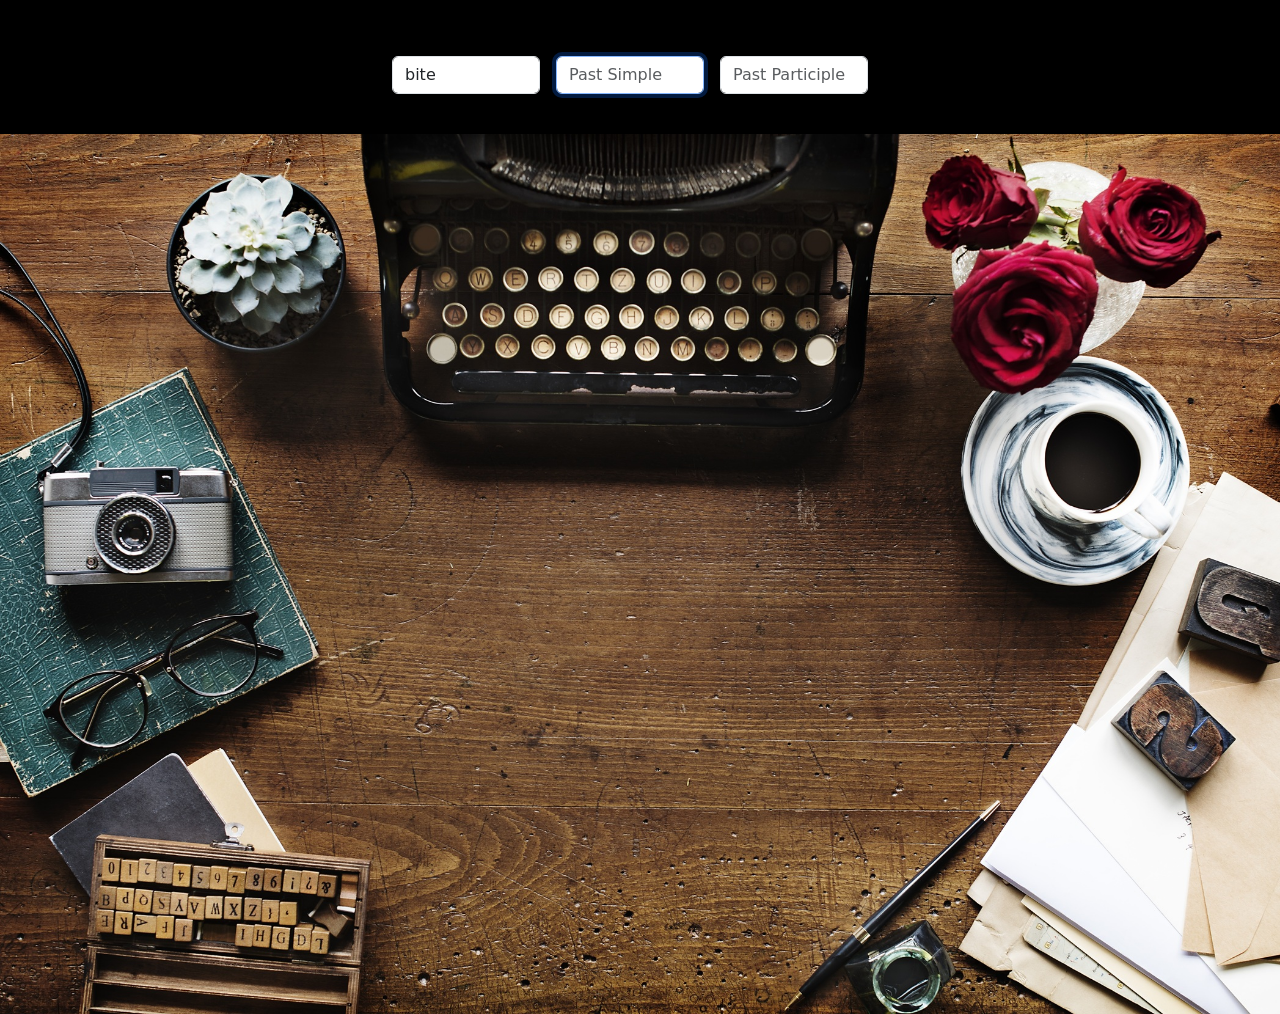
==== english.html @ dc88dd02 "first commit" ====
<!DOCTYPE html>
<html lang="en">

<meta charset="UTF-8">
<meta http-equiv="X-UA-Compatible" content="IE=edge">
<meta name="viewport" content="width=device-width, initial-scale=1.0">
<title>Document</title>
<link href="https://cdn.jsdelivr.net/npm/bootstrap@5.0.2/dist/css/bootstrap.min.css" rel="stylesheet"
    integrity="sha384-EVSTQN3/azprG1Anm3QDgpJLIm9Nao0Yz1ztcQTwFspd3yD65VohhpuuCOmLASjC" crossorigin="anonymous">
<link rel="stylesheet" href="css/style.css">
</head>

<body>



    <div class="row g-3" id="main">

        <div class="col-sm-4">
            <input id="input1" type="text" class="form-control" placeholder="" aria-label="Infinitive">
        </div>
        <div class="col-sm-4">
            <input id="input2" type="text" class="form-control" placeholder="Past Simple" aria-label="Past Simple">
        </div>
        <div class="col-sm-4">
            <input id="input3" type="text" class="form-control" placeholder="Past Participle"
                aria-label="Past Participle" onfocus="ClickFunction(this)">
        </div>
    </div>


    <div class="wrapper"> <img src="css/engl.jpg" class="img-fluid" alt="kep"> </div>

    <script src="https://code.jquery.com/jquery-3.3.1.slim.min.js"
        integrity="sha384-q8i/X+965DzO0rT7abK41JStQIAqVgRVzpbzo5smXKp4YfRvH+8abtTE1Pi6jizo"
        crossorigin="anonymous"></script>
    <script src="https://cdn.jsdelivr.net/npm/popper.js@1.14.7/dist/umd/popper.min.js"
        integrity="sha384-UO2eT0CpHqdSJQ6hJty5KVphtPhzWj9WO1clHTMGa3JDZwrnQq4sF86dIHNDz0W1"
        crossorigin="anonymous"></script>
    <script src="https://cdn.jsdelivr.net/npm/bootstrap@4.3.1/dist/js/bootstrap.min.js"
        integrity="sha384-JjSmVgyd0p3pXB1rRibZUAYoIIy6OrQ6VrjIEaFf/nJGzIxFDsf4x0xIM+B07jRM"
        crossorigin="anonymous"></script>
    <script src="main.js"></script>
</body>

</html>
---- css/style.css ----
#main {
    margin: 40px 30%;
    padding-right: 20px
}

 body {
    background-color: black;
}
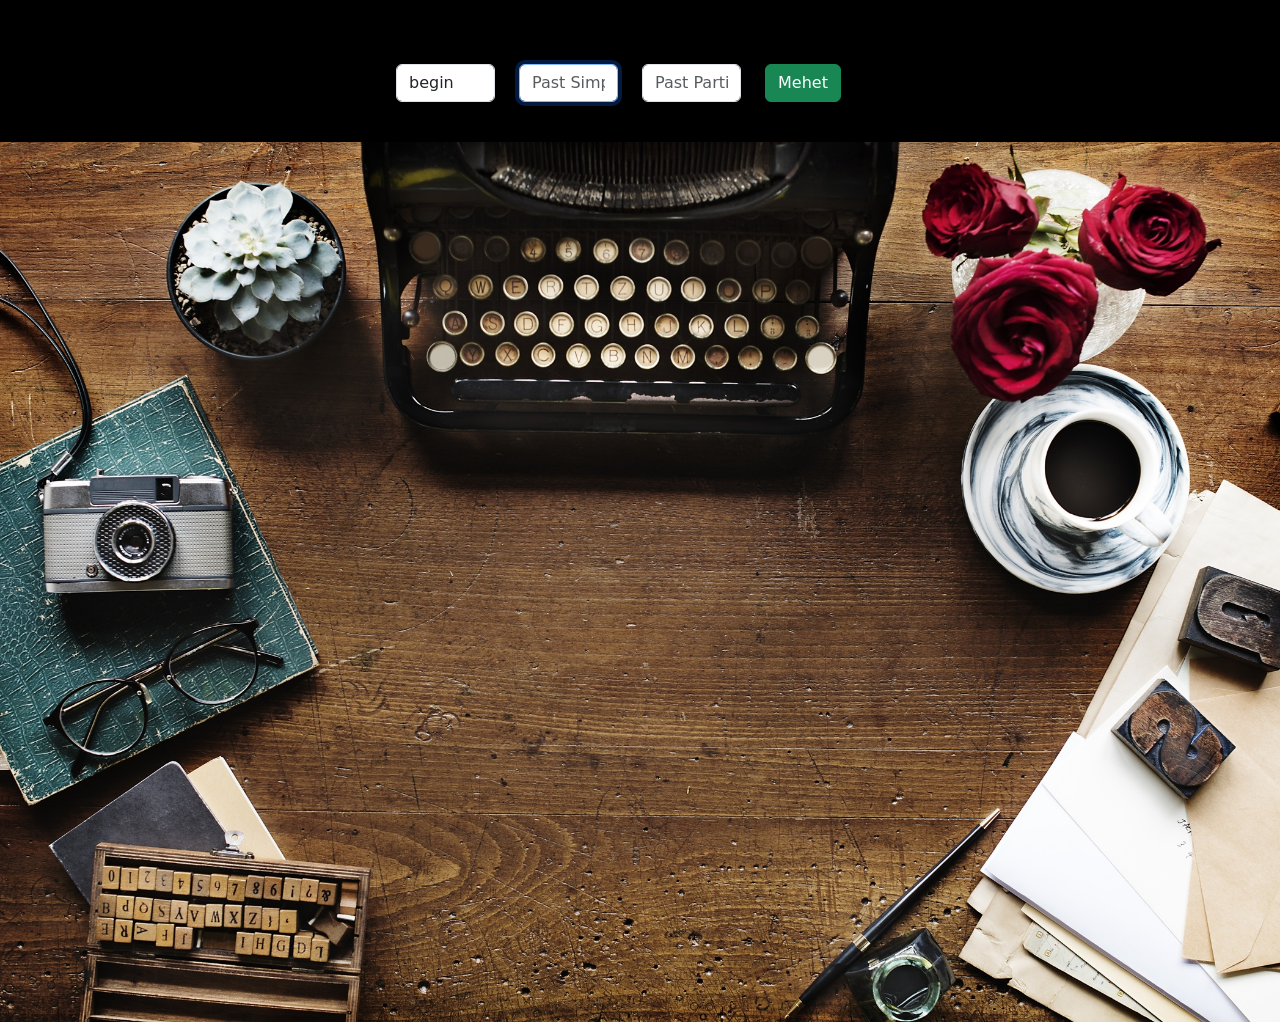
==== commit f0a83600: "first right solution" ====
--- a/english.html
+++ b/english.html
@@ -14,17 +14,20 @@
 
 
 
-    <div class="row g-3" id="main">
+    <div class="row g-4" id="main">
 
-        <div class="col-sm-4">
+        <div class="col-sm-3">
             <input id="input1" type="text" class="form-control" placeholder="" aria-label="Infinitive">
         </div>
-        <div class="col-sm-4">
+        <div class="col-sm-3">
             <input id="input2" type="text" class="form-control" placeholder="Past Simple" aria-label="Past Simple">
         </div>
-        <div class="col-sm-4">
+        <div class="col-sm-3">
             <input id="input3" type="text" class="form-control" placeholder="Past Participle"
                 aria-label="Past Participle" onfocus="ClickFunction(this)">
+        </div>
+        <div class="col-sm-3">
+            <button id="btn" onclick="btnClick()" type="button" class="btn btn-success">Mehet</button>
         </div>
     </div>
 
